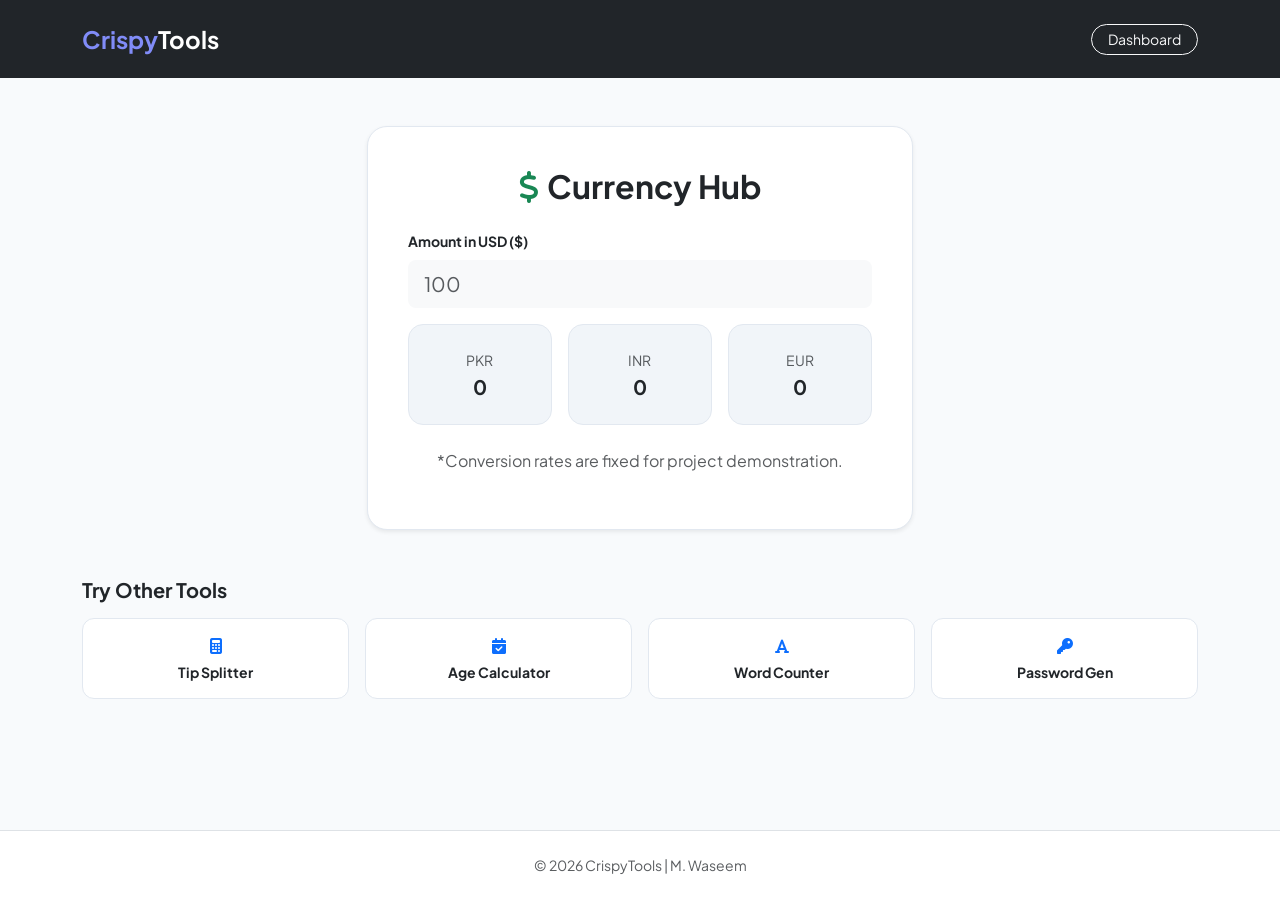
==== tools/currency.html @ ba1a49c7 "web technology lab mid" ====
<!DOCTYPE html>
<html lang="en">

<head>
    <meta charset="UTF-8">
    <meta name="viewport" content="width=device-width, initial-scale=1.0">
    <title>Currency Hub - CrispyTools</title>
    <link href="https://cdn.jsdelivr.net/npm/bootstrap@5.3.0/dist/css/bootstrap.min.css" rel="stylesheet">
    <link rel="stylesheet" href="https://cdnjs.cloudflare.com/ajax/libs/font-awesome/6.4.0/css/all.min.css">
    <link href="https://fonts.googleapis.com/css2?family=Plus+Jakarta+Sans:wght@400;600;700&display=swap"
        rel="stylesheet">
    <style>
        :root {
            --primary: #6366f1;
            --bg: #f8fafc;
        }

        body {
            font-family: 'Plus Jakarta Sans', sans-serif;
            background-color: var(--bg);
        }

        .tool-card {
            background: white;
            border-radius: 20px;
            border: 1px solid #e2e8f0;
            padding: 40px;
        }

        .amount-card {
            background: #f1f5f9;
            padding: 25px;
            border-radius: 15px;
            text-align: center;
            border: 1px solid #e2e8f0;
        }

        .mini-card {
            background: white;
            border-radius: 12px;
            padding: 15px;
            text-decoration: none;
            color: inherit;
            display: block;
            border: 1px solid #e2e8f0;
            transition: 0.2s;
        }
    </style>
</head>

<body class="d-flex flex-column min-vh-100">

    <nav class="navbar navbar-expand-lg navbar-dark bg-dark py-3">
        <div class="container">
            <a class="navbar-brand fw-bold fs-4" href="../index.html"><span
                    style="color: #818cf8;">Crispy</span>Tools</a>
            <div class="ms-auto"><a href="../index.html"
                    class="btn btn-outline-light btn-sm rounded-pill px-3">Dashboard</a></div>
        </div>
    </nav>

    <main class="container my-5 flex-grow-1">
        <div class="row justify-content-center">
            <div class="col-lg-6">
                <div class="tool-card shadow-sm">
                    <h2 class="fw-bold mb-4 text-center"><i class="fas fa-dollar-sign text-success me-2"></i>Currency
                        Hub</h2>

                    <div class="mb-3">
                        <label class="form-label small fw-bold">Amount in USD ($)</label>
                        <input type="number" id="usdInput" class="form-control form-control-lg bg-light border-0"
                            placeholder="100" oninput="convert()">
                    </div>

                    <div class="row g-3 mb-4">
                        <div class="col-md-4">
                            <div class="amount-card">
                                <div class="small text-muted mb-1">PKR</div>
                                <div class="fw-bold h5 mb-0" id="pkr">0</div>
                            </div>
                        </div>
                        <div class="col-md-4">
                            <div class="amount-card">
                                <div class="small text-muted mb-1">INR</div>
                                <div class="fw-bold h5 mb-0" id="inr">0</div>
                            </div>
                        </div>
                        <div class="col-md-4">
                            <div class="amount-card">
                                <div class="small text-muted mb-1">EUR</div>
                                <div class="fw-bold h5 mb-0" id="eur">0</div>
                            </div>
                        </div>
                    </div>
                    <p class="text-center text-muted x-small">*Conversion rates are fixed for project demonstration.</p>
                </div>
            </div>
        </div>

        <div class="mt-5">
            <h5 class="fw-bold mb-3">Try Other Tools</h5>
            <div class="row g-3">
                <div class="col-md-3"><a href="tips.html" class="mini-card text-center"><i
                            class="fas fa-calculator mb-2 text-primary"></i>
                        <div class="small fw-bold">Tip Splitter</div>
                    </a></div>
                <div class="col-md-3"><a href="age.html" class="mini-card text-center"><i
                            class="fas fa-calendar-check mb-2 text-primary"></i>
                        <div class="small fw-bold">Age Calculator</div>
                    </a></div>
                <div class="col-md-3"><a href="wordcount.html" class="mini-card text-center"><i
                            class="fas fa-font mb-2 text-primary"></i>
                        <div class="small fw-bold">Word Counter</div>
                    </a></div>
                <div class="col-md-3"><a href="passgen.html" class="mini-card text-center"><i
                            class="fas fa-key mb-2 text-primary"></i>
                        <div class="small fw-bold">Password Gen</div>
                    </a></div>
            </div>
        </div>
    </main>

    <footer class="bg-white py-4 border-top mt-auto text-center small text-muted">&copy; 2026 CrispyTools | M. Waseem
    </footer>

    <script>
        function convert() {
            const usd = parseFloat(document.getElementById('usdInput').value);
            if (isNaN(usd)) return;

            // Static rates for demonstration
            document.getElementById('pkr').innerText = (usd * 278.50).toFixed(0);
            document.getElementById('inr').innerText = (usd * 83.30).toFixed(0);
            document.getElementById('eur').innerText = (usd * 0.92).toFixed(2);
        }
    </script>
</body>

</html>
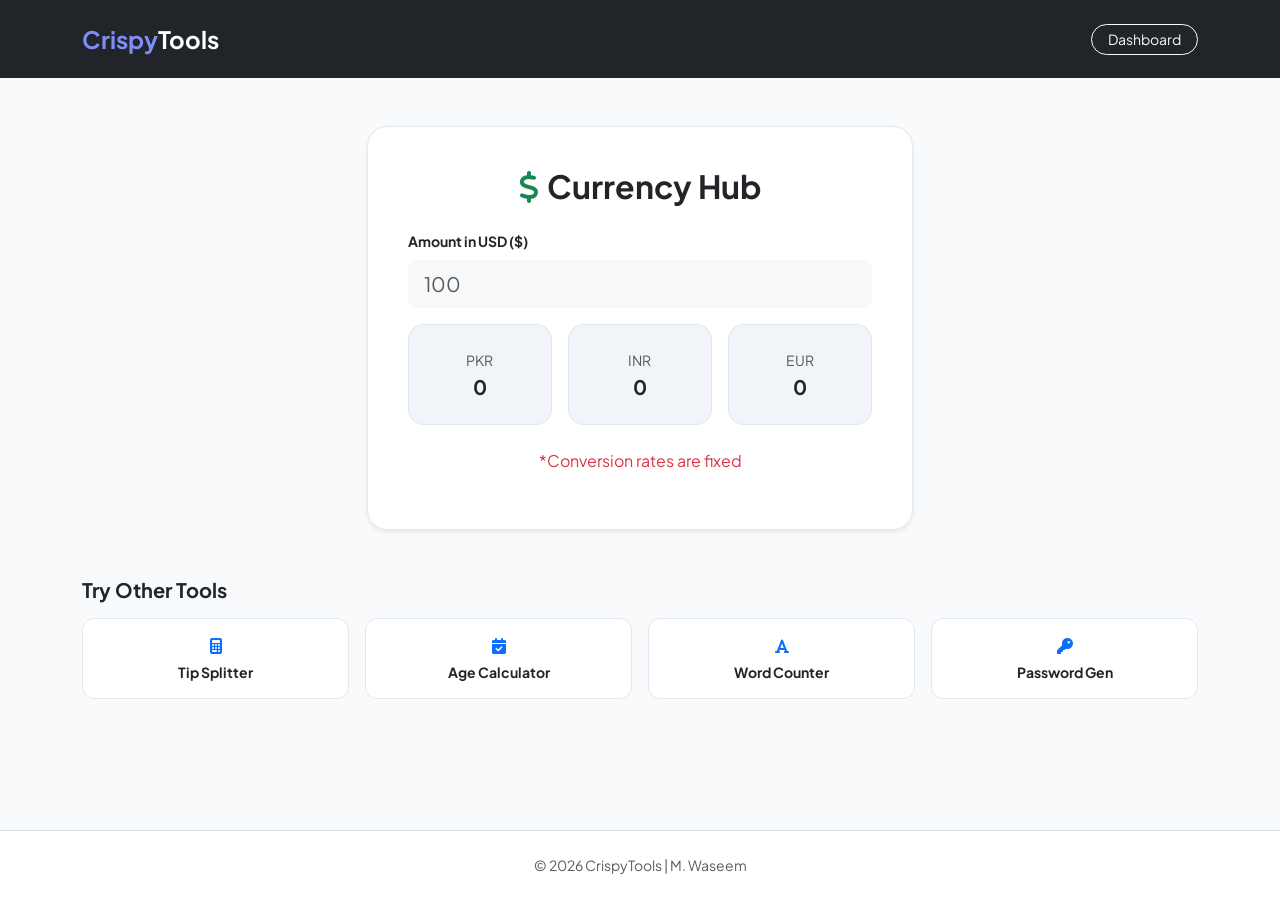
==== commit 6c793da4: "add the screenshot" ====
--- a/tools/currency.html
+++ b/tools/currency.html
@@ -92,7 +92,7 @@
                             </div>
                         </div>
                     </div>
-                    <p class="text-center text-muted x-small">*Conversion rates are fixed for project demonstration.</p>
+                    <p class="text-center text-danger x-small">*Conversion rates are fixed </p>
                 </div>
             </div>
         </div>
